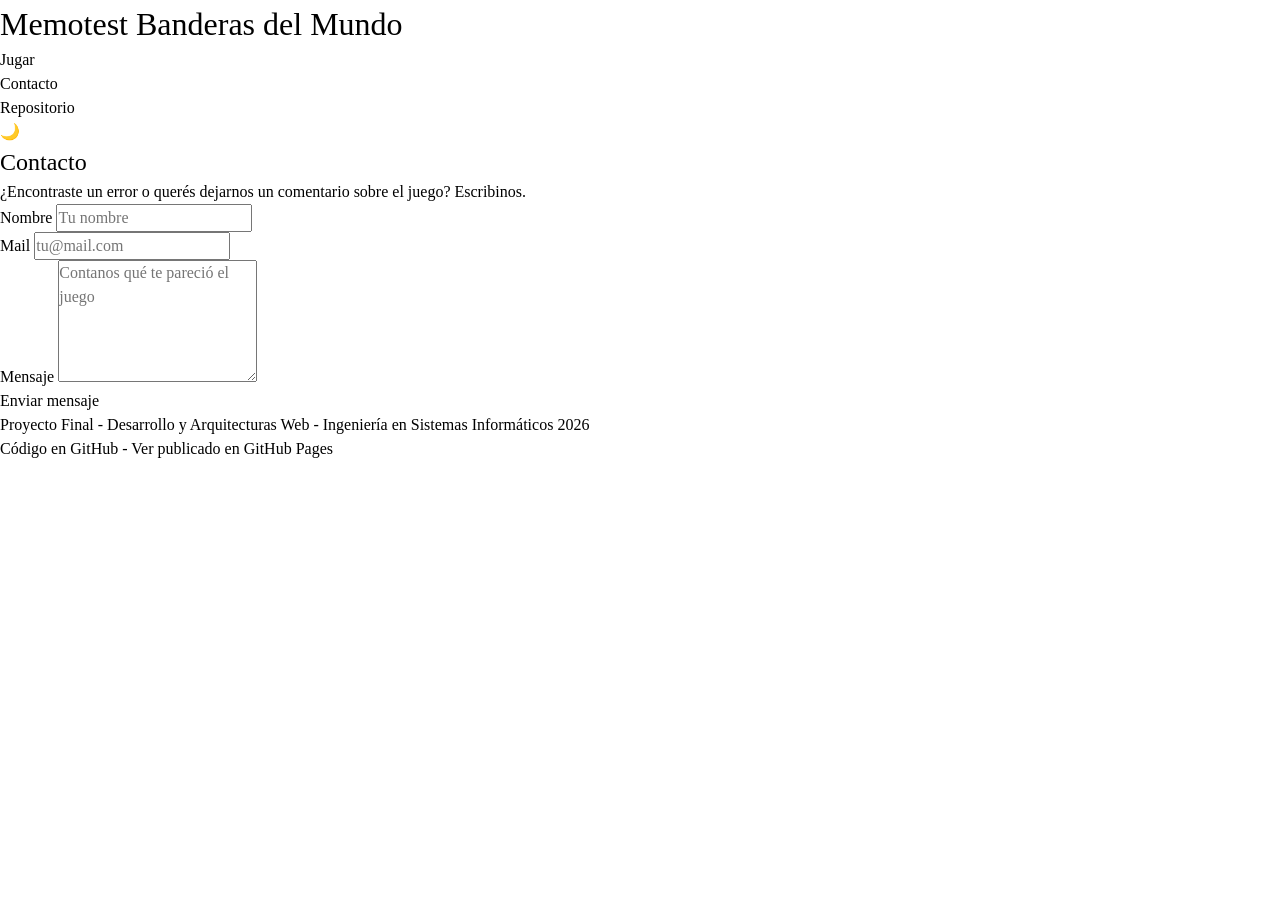
==== pages/contact.html @ 0ed03e5f "Crear estructura inicial del proyecto y paginas base" ====
<!DOCTYPE html>
<html lang="es">
<head>
  <meta charset="UTF-8">
  <meta name="viewport" content="width=device-width, initial-scale=1.0">
  <title>Contacto - Memotest Banderas del Mundo</title>
  <link rel="stylesheet" href="../css/reset.css">
  <link rel="stylesheet" href="../css/styles.css">
</head>
<body>
  <header class="site-header">
    <h1 class="site-header__title">Memotest Banderas del Mundo</h1>
    <nav class="site-nav">
      <ul class="site-nav__list">
        <li class="site-nav__item">
          <a class="site-nav__link" href="../index.html">Jugar</a>
        </li>
        <li class="site-nav__item">
          <a class="site-nav__link site-nav__link--active" href="contact.html">Contacto</a>
        </li>
        <li class="site-nav__item">
          <a class="site-nav__link" href="https://github.com/falconerenzo2am/falconerenzodaw" target="_blank" rel="noopener noreferrer">Repositorio</a>
        </li>
      </ul>
      <div class="site-nav__toggles">
        <button class="icon-button" type="button" id="themeToggleButton" aria-label="Cambiar entre modo claro y oscuro">🌙</button>
      </div>
    </nav>
  </header>

  <main class="main-content">
    <section class="contact-screen">
      <h2 class="contact-screen__title">Contacto</h2>
      <p class="contact-screen__description">¿Encontraste un error o querés dejarnos un comentario sobre el juego? Escribinos.</p>
      <form class="contact-form" id="contactForm" novalidate>
        <div class="contact-form__group">
          <label class="contact-form__label" for="contactNameInput">Nombre</label>
          <input class="contact-form__input" type="text" id="contactNameInput" name="contactName" autocomplete="off" placeholder="Tu nombre">
          <p class="contact-form__error" id="contactNameError" role="alert"></p>
        </div>
        <div class="contact-form__group">
          <label class="contact-form__label" for="contactEmailInput">Mail</label>
          <input class="contact-form__input" type="text" id="contactEmailInput" name="contactEmail" autocomplete="off" placeholder="tu@mail.com">
          <p class="contact-form__error" id="contactEmailError" role="alert"></p>
        </div>
        <div class="contact-form__group">
          <label class="contact-form__label" for="contactMessageInput">Mensaje</label>
          <textarea class="contact-form__textarea" id="contactMessageInput" name="contactMessage" rows="5" placeholder="Contanos qué te pareció el juego"></textarea>
          <p class="contact-form__error" id="contactMessageError" role="alert"></p>
        </div>
        <button class="primary-button" type="submit" id="sendContactButton">Enviar mensaje</button>
        <p class="contact-form__feedback" id="contactFeedbackMessage" role="status"></p>
      </form>
    </section>
  </main>

  <footer class="site-footer">
    <p class="site-footer__text">Proyecto Final - Desarrollo y Arquitecturas Web - Ingeniería en Sistemas Informáticos 2026</p>
    <p class="site-footer__text">
      <a class="site-footer__link" href="https://github.com/falconerenzo2am/falconerenzodaw" target="_blank" rel="noopener noreferrer">Código en GitHub</a>
      -
      <a class="site-footer__link" href="https://falconerenzo2am.github.io/falconerenzodaw/" target="_blank" rel="noopener noreferrer">Ver publicado en GitHub Pages</a>
    </p>
  </footer>

  <script src="../js/validations.js"></script>
  <script src="../js/storage.js"></script>
  <script src="../js/contact.js"></script>
</body>
</html>
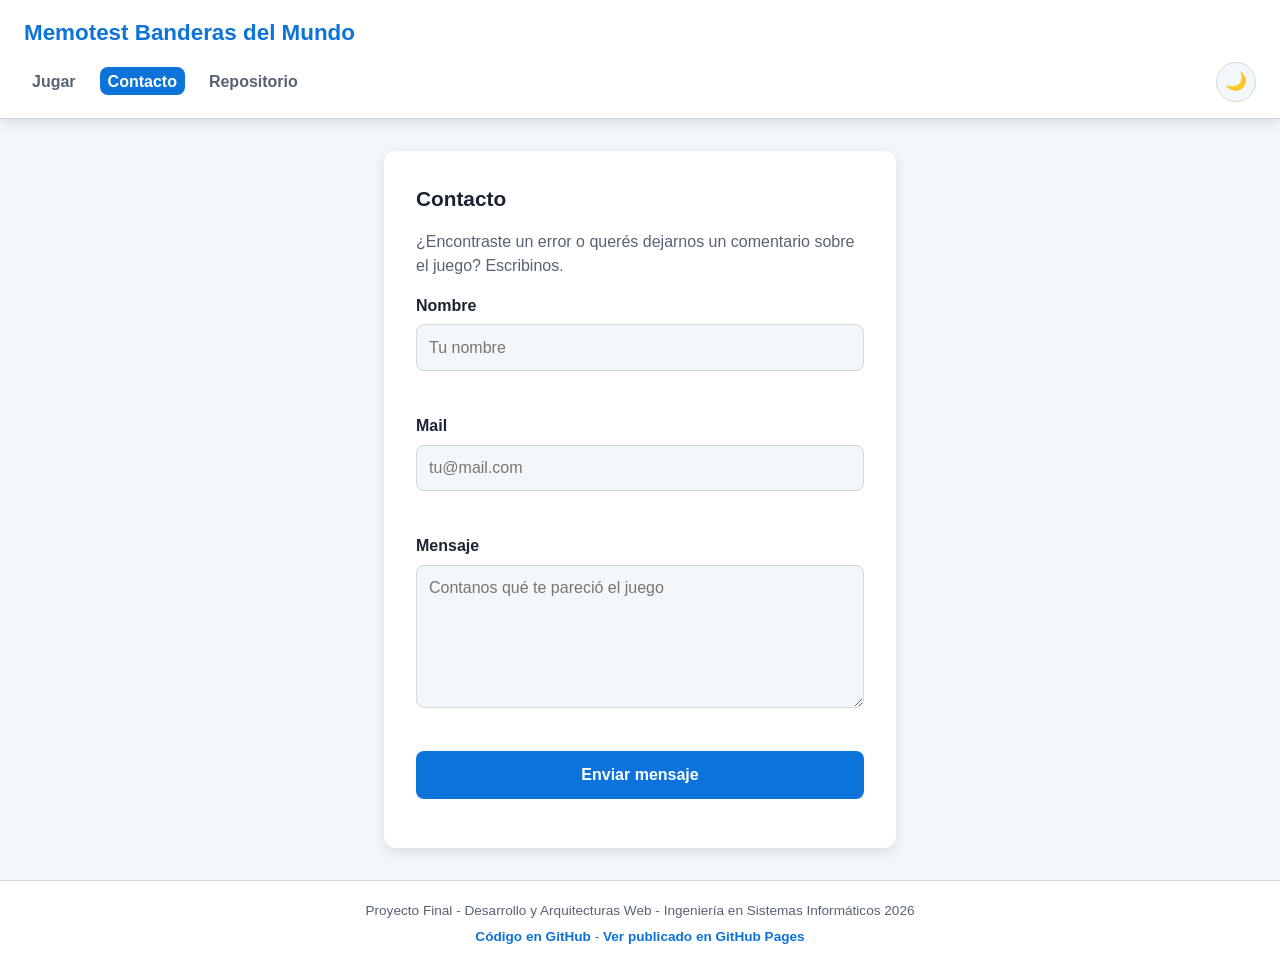
==== commit 5e9664b2: "Agregar comentarios explicativos a todo el codigo del proyecto" ====
--- a/pages/contact.html
+++ b/pages/contact.html
@@ -8,6 +8,8 @@
   <link rel="stylesheet" href="../css/styles.css">
 </head>
 <body>
+  <!-- Mismo encabezado y navegacion que index.html, adaptado con rutas
+       relativas porque esta pagina esta dentro de /pages -->
   <header class="site-header">
     <h1 class="site-header__title">Memotest Banderas del Mundo</h1>
     <nav class="site-nav">
@@ -29,6 +31,8 @@
   </header>
 
   <main class="main-content">
+    <!-- Formulario de contacto validado por contact.js. Al enviarse
+         correctamente abre el cliente de mail predeterminado via mailto:. -->
     <section class="contact-screen">
       <h2 class="contact-screen__title">Contacto</h2>
       <p class="contact-screen__description">¿Encontraste un error o querés dejarnos un comentario sobre el juego? Escribinos.</p>
@@ -63,6 +67,8 @@
     </p>
   </footer>
 
+  <!-- Reutiliza validations.js y storage.js del juego; no necesita
+       game.js/ui.js/main.js porque esta pagina no tiene tablero. -->
   <script src="../js/validations.js"></script>
   <script src="../js/storage.js"></script>
   <script src="../js/contact.js"></script>
--- a/css/styles.css
+++ b/css/styles.css
@@ -0,0 +1,596 @@
+/* Variables de color en formato HSL (mismo formato en todo el archivo) para
+   el tema claro. Se usan variables CSS para poder redefinirlas en .theme-dark
+   sin duplicar reglas. */
+:root {
+  --color-bg: hsl(210, 40%, 97%);
+  --color-surface: hsl(0, 0%, 100%);
+  --color-text: hsl(215, 30%, 15%);
+  --color-text-muted: hsl(215, 15%, 40%);
+  --color-primary: hsl(210, 90%, 45%);
+  --color-primary-dark: hsl(210, 90%, 35%);
+  --color-accent: hsl(150, 60%, 40%);
+  --color-danger: hsl(0, 70%, 50%);
+  --color-danger-dark: hsl(0, 70%, 40%);
+  --color-border: hsl(210, 20%, 85%);
+  --color-card-back: hsl(210, 80%, 55%);
+  --color-card-incorrect: hsl(0, 75%, 60%);
+  --color-card-matched: hsl(150, 55%, 45%);
+  --shadow-soft: 0 4px 12px hsla(215, 30%, 15%, 0.12);
+  --radius-medium: 0.75rem;
+  --radius-small: 0.5rem;
+}
+
+/* Sobreescribe las mismas variables cuando el body tiene esta clase
+   (la agrega/quita UI.applyTheme desde JavaScript). */
+.theme-dark {
+  --color-bg: hsl(220, 25%, 10%);
+  --color-surface: hsl(220, 22%, 16%);
+  --color-text: hsl(210, 30%, 95%);
+  --color-text-muted: hsl(210, 15%, 70%);
+  --color-primary: hsl(210, 85%, 60%);
+  --color-primary-dark: hsl(210, 85%, 50%);
+  --color-accent: hsl(150, 55%, 55%);
+  --color-danger: hsl(0, 70%, 60%);
+  --color-danger-dark: hsl(0, 70%, 50%);
+  --color-border: hsl(220, 18%, 28%);
+  --color-card-back: hsl(210, 60%, 40%);
+  --color-card-incorrect: hsl(0, 65%, 50%);
+  --color-card-matched: hsl(150, 45%, 38%);
+  --shadow-soft: 0 4px 16px hsla(220, 40%, 2%, 0.5);
+}
+
+body {
+  display: flex;
+  flex-direction: column;
+  min-height: 100vh;
+  background-color: var(--color-bg);
+  color: var(--color-text);
+  font-family: 'Segoe UI', Roboto, Arial, sans-serif;
+  transition: background-color 0.2s ease, color 0.2s ease;
+}
+
+h1 {
+  font-size: 1.4rem;
+  font-weight: 700;
+}
+
+h2 {
+  font-size: 1.3rem;
+  font-weight: 700;
+}
+
+button:focus-visible,
+input:focus-visible,
+select:focus-visible,
+textarea:focus-visible,
+a:focus-visible {
+  outline: 0.15rem solid var(--color-primary);
+  outline-offset: 0.15rem;
+}
+
+/* Encabezado con el titulo, la navegacion y los botones de tema/sonido. */
+.site-header {
+  display: flex;
+  flex-direction: column;
+  gap: 0.75rem;
+  padding: 1rem 1.5rem;
+  background-color: var(--color-surface);
+  border-bottom: 0.0625rem solid var(--color-border);
+  box-shadow: var(--shadow-soft);
+}
+
+.site-header__title {
+  color: var(--color-primary);
+}
+
+.site-nav {
+  display: flex;
+  flex-wrap: wrap;
+  align-items: center;
+  justify-content: space-between;
+  gap: 0.75rem;
+}
+
+.site-nav__list {
+  display: flex;
+  flex-wrap: wrap;
+  gap: 1rem;
+}
+
+.site-nav__link {
+  padding: 0.35rem 0.5rem;
+  border-radius: var(--radius-small);
+  color: var(--color-text-muted);
+  font-weight: 600;
+  transition: background-color 0.15s ease, color 0.15s ease;
+}
+
+.site-nav__link:hover,
+.site-nav__link--active {
+  background-color: var(--color-primary);
+  color: hsl(0, 0%, 100%);
+}
+
+.site-nav__toggles {
+  display: flex;
+  gap: 0.5rem;
+}
+
+.icon-button {
+  display: flex;
+  align-items: center;
+  justify-content: center;
+  width: 2.5rem;
+  height: 2.5rem;
+  border: 0.0625rem solid var(--color-border);
+  border-radius: 50%;
+  background-color: var(--color-bg);
+  font-size: 1.1rem;
+  transition: transform 0.15s ease;
+}
+
+.icon-button:hover {
+  transform: scale(1.08);
+}
+
+/* Contenedor comun a las pantallas de inicio, juego y contacto. */
+.main-content {
+  display: flex;
+  flex: 1 1 auto;
+  flex-direction: column;
+  align-items: center;
+  gap: 1.5rem;
+  padding: 2rem 1rem;
+}
+
+/* Pantalla de inicio: formulario para el nombre del jugador y el nivel. */
+.setup-screen {
+  display: flex;
+  flex-direction: column;
+  align-items: center;
+  gap: 1rem;
+  width: 100%;
+  max-width: 30rem;
+  padding: 2rem;
+  background-color: var(--color-surface);
+  border-radius: var(--radius-medium);
+  box-shadow: var(--shadow-soft);
+  text-align: center;
+}
+
+.setup-screen__description {
+  color: var(--color-text-muted);
+}
+
+.setup-form {
+  display: flex;
+  flex-direction: column;
+  gap: 1.25rem;
+  width: 100%;
+}
+
+.setup-form__group {
+  display: flex;
+  flex-direction: column;
+  gap: 0.4rem;
+  text-align: left;
+}
+
+.setup-form__fieldset {
+  border: none;
+}
+
+.setup-form__label {
+  font-weight: 600;
+}
+
+.setup-form__input {
+  padding: 0.65rem 0.75rem;
+  border: 0.0625rem solid var(--color-border);
+  border-radius: var(--radius-small);
+  background-color: var(--color-bg);
+}
+
+.setup-form__error {
+  min-height: 1.2rem;
+  color: var(--color-danger);
+  font-size: 0.85rem;
+}
+
+.level-options {
+  display: flex;
+  flex-wrap: wrap;
+  gap: 0.75rem;
+}
+
+.level-options__item {
+  display: flex;
+  align-items: center;
+  gap: 0.4rem;
+  padding: 0.5rem 0.75rem;
+  border: 0.0625rem solid var(--color-border);
+  border-radius: var(--radius-small);
+  cursor: pointer;
+}
+
+.level-options__item small {
+  color: var(--color-text-muted);
+}
+
+/* Botones reutilizados en toda la app: principal, secundario y de peligro
+   (por ejemplo, borrar el ranking). */
+.primary-button {
+  padding: 0.75rem 1.25rem;
+  border-radius: var(--radius-small);
+  background-color: var(--color-primary);
+  color: hsl(0, 0%, 100%);
+  font-weight: 700;
+  transition: background-color 0.15s ease;
+}
+
+.primary-button:hover {
+  background-color: var(--color-primary-dark);
+}
+
+.secondary-button {
+  padding: 0.65rem 1.1rem;
+  border: 0.0625rem solid var(--color-border);
+  border-radius: var(--radius-small);
+  background-color: var(--color-surface);
+  color: var(--color-text);
+  font-weight: 600;
+  transition: background-color 0.15s ease;
+}
+
+.secondary-button:hover {
+  background-color: var(--color-bg);
+}
+
+.danger-button {
+  padding: 0.65rem 1.1rem;
+  border-radius: var(--radius-small);
+  background-color: var(--color-danger);
+  color: hsl(0, 0%, 100%);
+  font-weight: 700;
+  transition: background-color 0.15s ease;
+}
+
+.danger-button:hover {
+  background-color: var(--color-danger-dark);
+}
+
+/* Pantalla de juego: estadisticas, tablero y botones de reinicio. */
+.game-screen {
+  display: flex;
+  flex-direction: column;
+  align-items: center;
+  gap: 1.5rem;
+  width: 100%;
+  max-width: 50rem;
+}
+
+.game-stats {
+  display: flex;
+  flex-wrap: wrap;
+  justify-content: center;
+  gap: 0.75rem;
+  width: 100%;
+  padding: 1rem;
+  background-color: var(--color-surface);
+  border-radius: var(--radius-medium);
+  box-shadow: var(--shadow-soft);
+}
+
+.game-stats__item {
+  display: flex;
+  flex-direction: column;
+  align-items: center;
+  gap: 0.15rem;
+  min-width: 4.5rem;
+  color: var(--color-text-muted);
+  font-size: 0.8rem;
+  text-transform: uppercase;
+  letter-spacing: 0.03rem;
+}
+
+.game-stats__value {
+  color: var(--color-text);
+  font-size: 1.1rem;
+  font-weight: 700;
+  text-transform: none;
+}
+
+/* Tablero armado con Flexbox: las cartas se acomodan solas segun su
+   flex-basis, que varia por nivel para lograr 4, 5 o 6 columnas. */
+.board {
+  display: flex;
+  flex-wrap: wrap;
+  justify-content: center;
+  gap: 0.6rem;
+  width: 100%;
+}
+
+.board--cols-4 .card {
+  flex-basis: calc(25% - 0.6rem);
+}
+
+.board--cols-5 .card {
+  flex-basis: calc(20% - 0.6rem);
+}
+
+.board--cols-6 .card {
+  flex-basis: calc(16.6% - 0.6rem);
+}
+
+/* La carta usa una transformacion 3D (perspective + rotateY) para el efecto
+   de "dar vuelta". Cada carta tiene dos caras superpuestas (front y back)
+   que se ocultan una a la otra con backface-visibility. */
+.card {
+  aspect-ratio: 3 / 4;
+  perspective: 62.5rem;
+}
+
+.card__inner {
+  display: flex;
+  position: relative;
+  width: 100%;
+  height: 100%;
+  transform-style: preserve-3d;
+  transition: transform 0.4s ease;
+}
+
+.card--revealed .card__inner,
+.card--matched .card__inner {
+  transform: rotateY(180deg);
+}
+
+.card__face {
+  display: flex;
+  position: absolute;
+  align-items: center;
+  justify-content: center;
+  width: 100%;
+  height: 100%;
+  overflow: hidden;
+  backface-visibility: hidden;
+  border-radius: var(--radius-small);
+  font-size: 1.8rem;
+}
+
+.card__face--front {
+  background-color: var(--color-card-back);
+  color: hsl(0, 0%, 100%);
+  font-weight: 700;
+}
+
+.card__face--back {
+  background-color: var(--color-surface);
+  border: 0.0625rem solid var(--color-border);
+  transform: rotateY(180deg);
+}
+
+/* El SVG de la bandera (inyectado por ui.js) ocupa toda la cara de la
+   carta; preserveAspectRatio="slice" en el propio SVG recorta sin deformar. */
+.card__face--back svg {
+  display: block;
+  width: 100%;
+  height: 100%;
+}
+
+.card--matched .card__face--back {
+  border-color: var(--color-card-matched);
+  box-shadow: inset 0 0 0 0.15rem var(--color-card-matched);
+}
+
+.card--incorrect .card__face--back {
+  border-color: var(--color-card-incorrect);
+  box-shadow: inset 0 0 0 0.15rem var(--color-card-incorrect);
+}
+
+.game-actions {
+  display: flex;
+  flex-wrap: wrap;
+  justify-content: center;
+  gap: 0.75rem;
+}
+
+/* Pantalla de contacto (contact.html): formulario de nombre, mail y mensaje. */
+.contact-screen {
+  display: flex;
+  flex-direction: column;
+  gap: 1rem;
+  width: 100%;
+  max-width: 32rem;
+  padding: 2rem;
+  background-color: var(--color-surface);
+  border-radius: var(--radius-medium);
+  box-shadow: var(--shadow-soft);
+}
+
+.contact-screen__description {
+  color: var(--color-text-muted);
+}
+
+.contact-form {
+  display: flex;
+  flex-direction: column;
+  gap: 1.1rem;
+}
+
+.contact-form__group {
+  display: flex;
+  flex-direction: column;
+  gap: 0.4rem;
+}
+
+.contact-form__label {
+  font-weight: 600;
+}
+
+.contact-form__input,
+.contact-form__textarea {
+  padding: 0.65rem 0.75rem;
+  border: 0.0625rem solid var(--color-border);
+  border-radius: var(--radius-small);
+  background-color: var(--color-bg);
+  resize: vertical;
+}
+
+.contact-form__error {
+  min-height: 1.2rem;
+  color: var(--color-danger);
+  font-size: 0.85rem;
+}
+
+.contact-form__feedback {
+  color: var(--color-accent);
+  font-weight: 600;
+}
+
+/* Modales propios (victoria, ranking, confirmacion) que reemplazan a los
+   alert/confirm bloqueantes del navegador. Se muestran/ocultan agregando o
+   quitando la clase .hidden desde JavaScript. */
+.modal-overlay {
+  display: flex;
+  position: fixed;
+  top: 0;
+  left: 0;
+  align-items: center;
+  justify-content: center;
+  width: 100%;
+  height: 100%;
+  background-color: hsla(215, 30%, 10%, 0.55);
+  z-index: 10;
+}
+
+.modal {
+  display: flex;
+  flex-direction: column;
+  gap: 1rem;
+  width: 90%;
+  max-width: 26rem;
+  max-height: 85vh;
+  padding: 1.75rem;
+  overflow-y: auto;
+  background-color: var(--color-surface);
+  border-radius: var(--radius-medium);
+  box-shadow: var(--shadow-soft);
+}
+
+.modal--wide {
+  max-width: 40rem;
+}
+
+.modal__title {
+  color: var(--color-primary);
+}
+
+.modal__summary {
+  display: flex;
+  flex-direction: column;
+  gap: 0.4rem;
+}
+
+.modal__summary-item {
+  padding: 0.4rem 0.6rem;
+  background-color: var(--color-bg);
+  border-radius: var(--radius-small);
+}
+
+.modal__actions {
+  display: flex;
+  flex-wrap: wrap;
+  justify-content: flex-end;
+  gap: 0.75rem;
+}
+
+/* Controles y tabla del modal de ranking (requerimiento deseado con LocalStorage). */
+.ranking-controls {
+  display: flex;
+  align-items: center;
+  gap: 0.6rem;
+}
+
+.ranking-controls__select {
+  padding: 0.4rem 0.6rem;
+  border: 0.0625rem solid var(--color-border);
+  border-radius: var(--radius-small);
+  background-color: var(--color-bg);
+}
+
+.ranking-table-wrapper {
+  overflow-x: auto;
+}
+
+.ranking-table th,
+.ranking-table td {
+  padding: 0.5rem 0.6rem;
+  border-bottom: 0.0625rem solid var(--color-border);
+  text-align: left;
+  white-space: nowrap;
+}
+
+.ranking-empty {
+  padding: 1rem;
+  color: var(--color-text-muted);
+  text-align: center;
+}
+
+/* Pie de pagina con los links al repositorio y a GitHub Pages. */
+.site-footer {
+  display: flex;
+  flex-direction: column;
+  align-items: center;
+  gap: 0.3rem;
+  padding: 1.25rem;
+  background-color: var(--color-surface);
+  border-top: 0.0625rem solid var(--color-border);
+  color: var(--color-text-muted);
+  font-size: 0.85rem;
+  text-align: center;
+}
+
+.site-footer__link {
+  color: var(--color-primary);
+  font-weight: 600;
+}
+
+/* Clase generica para ocultar cualquier elemento. Se define despues de las
+   demas reglas a proposito: como comparte especificidad con selectores como
+   .modal-overlay (que tambien define "display"), la ultima regla del
+   archivo es la que gana la cascada y logra ocultar el elemento igual. */
+.hidden {
+  display: none;
+}
+
+/* Ajustes responsive. Los media queries siempre van al final del archivo. */
+@media (max-width: 48rem) {
+  .site-nav {
+    flex-direction: column;
+    align-items: flex-start;
+  }
+
+  .board--cols-6 .card {
+    flex-basis: calc(25% - 0.6rem);
+  }
+}
+
+@media (max-width: 30rem) {
+  .setup-screen,
+  .contact-screen {
+    padding: 1.5rem;
+  }
+
+  .card__face {
+    font-size: 1.4rem;
+  }
+
+  .board--cols-4 .card,
+  .board--cols-5 .card {
+    flex-basis: calc(33.3% - 0.6rem);
+  }
+
+  .board--cols-6 .card {
+    flex-basis: calc(33.3% - 0.6rem);
+  }
+}
